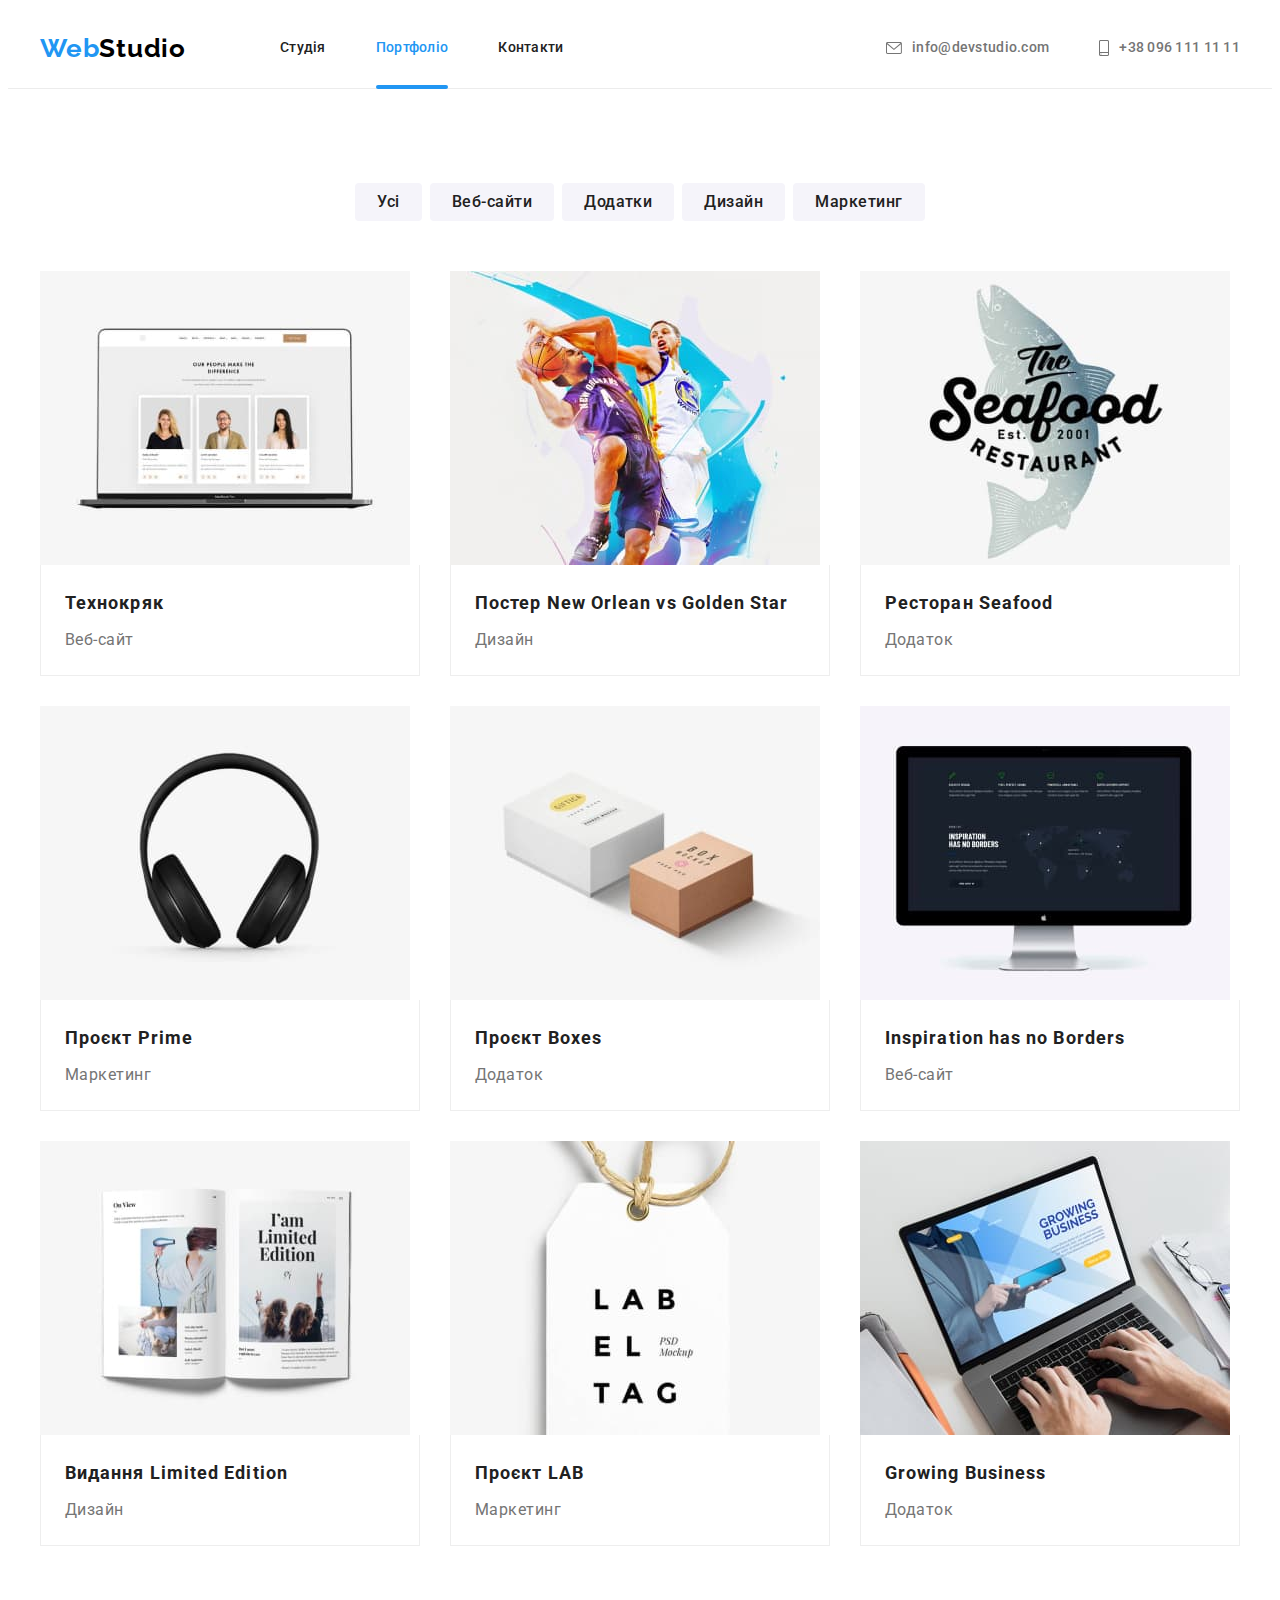
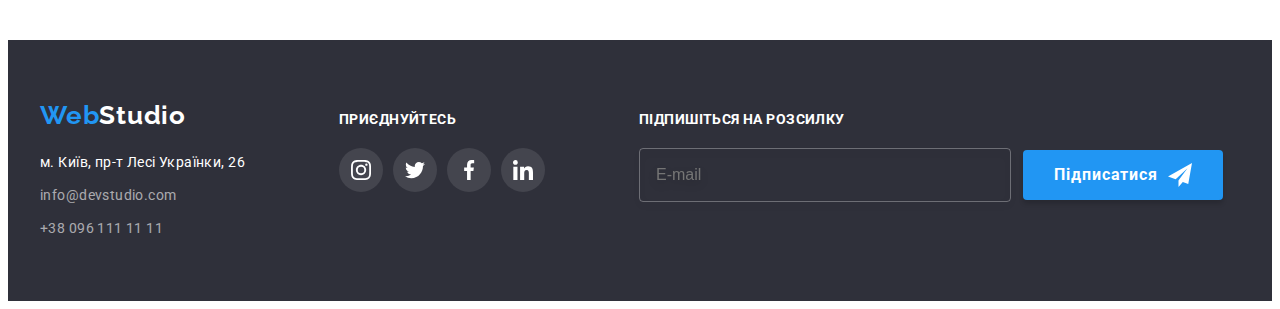
==== portfolio.html @ 75f3b4e8 "start" ====
<!DOCTYPE html>
<html lang="uk">
<head>
    <meta charset="UTF-8">
    <meta http-equiv="X-UA-Compatible" content="IE=edge">
    <meta name="viewport" content="width=device-width, initial-scale=1.0">
    <title>Портфоліо</title>
    <link rel="preconnect" href="https://fonts.googleapis.com">
    <link rel="preconnect" href="https://fonts.gstatic.com" crossorigin>
    <link href="https://fonts.googleapis.com/css2?family=Raleway:wght@700&family=Roboto:wght@400;500;700;900&display=swap" rel="stylesheet">
    <link rel="stylesheet" 
    href="https://cdnjs.cloudflare.com/ajax/libs/modern-normalize/1.1.0/modern-normalize.min.css" 
    integrity="sha512-wpPYUAdjBVSE4KJnH1VR1HeZfpl1ub8YT/NKx4PuQ5NmX2tKuGu6U/JRp5y+Y8XG2tV+wKQpNHVUX03MfMFn9Q==" 
    crossorigin="anonymous" 
    referrerpolicy="no-referrer">
    <!-- <link rel="stylesheet" href="./css/styles.css"> -->
    <link rel="stylesheet" href="./css/main.min.css">
</head>
<body>
    <header class="header">
        <div class="header__container container">
            <a class="header__logo logo link" href="./index.html"><span class="logo--color">Web</span>Studio</a>
            <nav>
                <ul class="navigation list">
                    <li><a class="navigation__link link" href="./index.html">Студія</a></li>
                    <li><a class="navigation__link link current" href="./portfolio.html">Портфоліо</a></li>
                    <li><a class="navigation__link link" href="#">Контакти</a></li>
                </ul>
            </nav>
            <ul class="connect list">
                <li><a class="connect__link link" href="mailto:info@devstudio.com">
                        <svg class="connect__icon" width="16" height="12"> 
                            <use href="./images/icons.svg#icon-envelope"></use> 
                        </svg> 
                    info@devstudio.com
                    </a>
                </li>
                <li><a class="connect__link link" href="tel:+380961111111">
                    <svg class="connect__icon" width="10" height="16"> 
                        <use href="./images/icons.svg#icon-smartphone"></use> 
                    </svg> 
                    +38 096 111 11 11
                    </a>
                </li>
            </ul>
        </div>
    </header>

    <main>
        <section class="portfolio section">
            <div class="container">
                <h1 class="visually-hidden">Наші роботи</h1>
                <ul class="filter list">
                    <li><button class="filter__btn" type="button">Усі</button></li>
                    <li><button class="filter__btn" type="button">Веб-сайти</button></li>
                    <li><button class="filter__btn" type="button">Додатки</button></li>
                    <li><button class="filter__btn" type="button">Дизайн</button></li>
                    <li><button class="filter__btn" type="button">Маркетинг</button></li>
                </ul>
                <ul class="gallery list">
                    <li class="gallery__item"> <a class="gallery__link link" href="">
                        <div class="gallery__img">
                            <img src="./images/img-portfolio-1.jpg" alt="Приклад роботи" width="370" >
                            <p class="gallery__caption">
                                Ресурс пропонує комплексні пропозиції з різним рівнем функціоналу та сервісів. 
                                Все це дозволить відвідувачу отримати вичерпні відомості про компанію чи приватну особу.
                            </p>
                        </div>
                        <div class="gallery__name"><h2 class="gallery__title">Технокряк</h2>
                        <p class="gallery__text">Веб-сайт</p></div>
                    </a>
                    </li>

                    <li class="gallery__item"> <a class="gallery__link link" href=""> 
                        <div class="gallery__img">
                            <img src="./images/img-portfolio-2.jpg" alt="Приклад роботи" width="370">
                            <p class="gallery__caption">
                                Ресурс пропонує комплексні пропозиції з різним рівнем функціоналу та сервісів. 
                                Все це дозволить відвідувачу отримати вичерпні відомості про компанію чи приватну особу.
                            </p>
                        </div>
                        <div class="gallery__name"><h2 class="gallery__title">Постер New Orlean vs Golden Star </h2>
                        <p class="gallery__text">Дизайн</p></div>
                    </a>
                    </li>

                    <li class="gallery__item"> <a class="gallery__link link" href=""> 
                        <div class="gallery__img">
                            <img src="./images/img-portfolio-3.jpg" alt="Приклад роботи" width="370" >
                            <p class="gallery__caption">
                                Ресурс пропонує комплексні пропозиції з різним рівнем функціоналу та сервісів. 
                                Все це дозволить відвідувачу отримати вичерпні відомості про компанію чи приватну особу.
                            </p>
                        </div>
                        <div class="gallery__name"><h2 class="gallery__title">Ресторан Seafood</h2>
                        <p class="gallery__text">Додаток</p></div>
                    </a>
                    </li>

                    <li class="gallery__item"> <a class="gallery__link link" href=""> 
                        <div class="gallery__img">
                            <img src="./images/img-portfolio-4.jpg" alt="Приклад роботи" width="370" height="294">
                            <p class="gallery__caption">
                                Ресурс пропонує комплексні пропозиції з різним рівнем функціоналу та сервісів. 
                                Все це дозволить відвідувачу отримати вичерпні відомості про компанію чи приватну особу.
                            </p>
                        </div>
                        <div class="gallery__name"><h2 class="gallery__title">Проєкт Prime</h2>
                        <p class="gallery__text">Маркетинг</p></div>
                    </a>
                    </li>

                    <li class="gallery__item"> <a class="gallery__link link" href="">
                        <div class="gallery__img">
                            <img src="./images/img-portfolio-5.jpg" alt="Приклад роботи" width="370" height="294">
                            <p class="gallery__caption">
                                Ресурс пропонує комплексні пропозиції з різним рівнем функціоналу та сервісів. 
                                Все це дозволить відвідувачу отримати вичерпні відомості про компанію чи приватну особу.
                            </p>
                        </div>
                        <div class="gallery__name"><h2 class="gallery__title">Проєкт Boxes</h2>
                        <p class="gallery__text">Додаток</p></div>
                    </a>
                    </li>

                    <li class="gallery__item"> <a class="gallery__link link" href="">
                       <div class="gallery__img">
                            <img src="./images/img-portfolio-6.jpg" alt="Приклад роботи" width="370" height="294">
                            <p class="gallery__caption">
                                Ресурс пропонує комплексні пропозиції з різним рівнем функціоналу та сервісів. 
                                Все це дозволить відвідувачу отримати вичерпні відомості про компанію чи приватну особу.
                            </p>
                       </div>
                        <div class="gallery__name"><h2 class="gallery__title">Inspiration has no Borders</h2>
                        <p class="gallery__text">Веб-сайт</p></div>
                    </a>
                    </li>

                    <li class="gallery__item"> <a class="gallery__link link" href="">
                        <div class="gallery__img">
                            <img src="./images/img-portfolio-7.jpg" alt="Приклад роботи" width="370" height="294">
                            <p class="gallery__caption">
                                Ресурс пропонує комплексні пропозиції з різним рівнем функціоналу та сервісів. 
                                Все це дозволить відвідувачу отримати вичерпні відомості про компанію чи приватну особу.
                            </p>
                        </div>
                        <div class="gallery__name"><h2 class="gallery__title">Видання Limited Edition</h2>
                        <p class="gallery__text">Дизайн</p></div>
                    </a>
                    </li>

                    <li class="gallery__item"> <a class="gallery__link link" href="">
                        <div class="gallery__img">
                            <img src="./images/img-portfolio-8.jpg" alt="Приклад роботи" width="370" height="294">
                            <p class="gallery__caption">
                                Ресурс пропонує комплексні пропозиції з різним рівнем функціоналу та сервісів. 
                                Все це дозволить відвідувачу отримати вичерпні відомості про компанію чи приватну особу.
                            </p>
                        </div>
                        <div class="gallery__name"><h2 class="gallery__title">Проєкт LAB</h2>
                        <p class="gallery__text">Маркетинг</p></div>
                    </a>
                    </li>

                    <li class="gallery__item"> <a class="gallery__link link" href="">
                        <div class="gallery__img">
                            <img src="./images/img-portfolio-9.jpg" alt="Приклад роботи" width="370" height="294">
                            <p class="gallery__caption">
                                Ресурс пропонує комплексні пропозиції з різним рівнем функціоналу та сервісів. 
                                Все це дозволить відвідувачу отримати вичерпні відомості про компанію чи приватну особу.
                            </p>
                        </div>
                        <div class="gallery__name"><h2 class="gallery__title">Growing Business</h2>
                        <p class="gallery__text">Додаток</p></div>
                    </a>
                    </li>
                </ul>
            </div>
        </section>
    </main>

    <footer class="footer">
        <div class="container">
          <div class="footer__container">
               <div>
                    <a class="footer__logo logo link" href="index.html"><span class="logo--color">Web</span>Studio</a>
                    <address>
                        <ul class="address list">
                            <li class="address__item"><a class="address__link address__link--white link" href="https://goo.gl/maps/38y7UQBGhoWMTXsQ7" 
                                target="_blank" 
                                rel="noopener noreferrer nofollow">
                                м. Київ, пр-т Лесі Українки, 26
                                </a> </li>
                            <li class="address__item"><a class="address__link link" href="mailto:info@devstudio.com">info@devstudio.com</a></li>
                            <li class="address__item"><a class="address__link link" href="tel:+380961111111">+38 096 111 11 11</a></li>
                        </ul>
                    </address>
               </div>
                <div>
                    <h3 class="footer__title">Приєднуйтесь</h3>
                    <ul class="footer-social list">
                        <li class="footer-social__item">
                            <a href="" target="_blank" rel="noopener noreferrer nofollow" class="footer-social__link link">
                                <svg class="footer-social__ikon" width="20" height="20"> 
                                    <use href="./images/icons.svg#icon-instagram"></use> 
                                </svg>
                            </a>
                        </li>
                        <li class="footer-social__item">
                            <a href="" target="_blank" rel="noopener noreferrer nofollow" class="footer-social__link link">
                                <svg class="footer-social__ikon" width="20" height="20"> 
                                    <use href="./images/icons.svg#icon-twitter"></use> 
                                </svg> 
                            </a>
                        </li>
                        <li class="footer-social__item">
                            <a href="" target="_blank" rel="noopener noreferrer nofollow" class="footer-social__link link">
                                <svg class="footer-social__ikon" width="20" height="20"> 
                                    <use href="./images/icons.svg#icon-facebook"></use> 
                                </svg>
                            </a>
                        </li>
                        <li class="footer-social__item">
                            <a href="" target="_blank" rel="noopener noreferrer nofollow" class="footer-social__link link">
                                <svg class="footer-social__ikon" width="20" height="20"> 
                                    <use href="./images/icons.svg#icon-linkedin"></use> 
                                </svg>
                            </a>
                        </li>
                    </ul>
                </div>
                <div>
                    <h3 class="footer__title">Підпишіться на розсилку</h3>
                    <form class="subscription">
                        <input class="subscription__input" 
                        name="user-email" 
                        type="email" 
                        placeholder="E-mail"
                        required>
                        <button class="subscription__btn btn" type="submit">Підписатися 
                            <svg class="subscription__ikon" width="24" height="24"> 
                                <use href="./images/icons.svg#icon-footer-btn"></use> 
                            </svg>
                        </button>
                    </form>
                </div>
          </div>
        </div>
    </footer>

</body>
</html>
---- css/main.min.css ----
:root{--primary-text-color:#757575;--title-text-color:#212121;--dark-background-text-color:#FFFFFF;--accent-color: #2196F3;--contacts-footer-text-color: rgba(255, 255, 255, 0.6);--btn-active-color:#188CE8;--logo-header-color:#000000;--logo-footer-color: #FFFFFF;--primari-background-color:#FFFFFF;--team-background-color: #F5F4FA;--dark-background-color:#2F303A}p,h1,h2,h3,h4,h5,h6{margin:0}ul,ol{margin:0;padding-left:0}address{font-style:normal}img{display:block;max-width:100%;height:auto}body{font-family:"Roboto",sans-serif;color:var(--primary-text-color);background-color:var(--primari-background-color)}.list{list-style:none}.link{text-decoration:none}.visually-hidden{position:absolute;width:1px;height:1px;margin:-1px;border:0;padding:0;white-space:nowrap;-webkit-clip-path:inset(100%);clip-path:inset(100%);clip:rect(0 0 0 0);overflow:hidden}.section{padding-top:94px;padding-bottom:94px}.container{width:1200px;padding-left:15px;padding-right:15px;margin:0 auto}.logo{font-family:"Raleway",sans-serif;font-weight:700;font-size:26px;line-height:1.19;letter-spacing:.03em;color:var(--logo-header-color)}.logo--color{color:var(--accent-color)}.header__logo{color:var(--logo-header-color);margin-right:94px}.footer__logo{color:var(--logo-footer-color);display:block;margin-bottom:20px}button{cursor:pointer}.btn{font-family:inherit;font-weight:700;font-size:16px;line-height:1.88;text-align:center;letter-spacing:.06em;color:var(--dark-background-text-color);background-color:var(--accent-color);box-shadow:0px 4px 4px rgba(0,0,0,.15);border:0;border-radius:4px;transition:background-color 250ms cubic-bezier(0.4, 0, 0.2, 1)}.btn:hover,.btn:focus{background-color:var(--btn-active-color)}.hero__btn{min-width:216px;padding:10px 32px}.form__btn{min-width:200px;padding:10px 52px;display:block;margin:0 auto}.subscription__btn{display:flex;justify-content:center;align-items:center;gap:10px;width:200px;height:50px;padding:10px 28px}.main-title{font-size:36px;line-height:1.16;text-align:center;letter-spacing:.03em;color:var(--title-text-color);margin-bottom:50px}.header{background-color:var(--primari-background-color);border-bottom:1px solid #ececec}.header__container{display:flex;align-items:center}.navigation{display:flex;align-items:center;gap:50px}.navigation .current{color:var(--accent-color);position:relative}.navigation .current::after{content:"";position:absolute;bottom:-1px;left:0;width:100%;height:4px;border-radius:2px;background-color:var(--accent-color)}.navigation__link{font-weight:500;font-size:14px;line-height:1.14;letter-spacing:.02em;color:var(--title-text-color);padding-top:32px;padding-bottom:32px;display:block;transition:color 250ms cubic-bezier(0.4, 0, 0.2, 1)}.navigation__link:hover,.navigation__link:focus{color:var(--accent-color)}.connect{display:flex;margin-left:auto;gap:50px}.connect__link{font-weight:500;font-size:14px;line-height:1.14;letter-spacing:.02em;color:var(--primary-text-color);padding-top:32px;padding-bottom:32px;display:flex;align-items:center;transition:color 250ms cubic-bezier(0.4, 0, 0.2, 1)}.connect__link:hover,.connect__link:focus{color:var(--accent-color)}.connect__icon{fill:currentColor;margin-right:10px}.hero{background-color:#c4c4c4;background-image:linear-gradient(rgba(47, 48, 58, 0.4), rgba(47, 48, 58, 0.4)),url(../images/Image-background.jpg);background-repeat:no-repeat;background-position:center;background-size:cover;max-width:1600px;margin:0 auto;padding-top:200px;padding-bottom:200px;text-align:center}.hero__title{font-weight:900;font-size:44px;line-height:1.36;text-align:center;letter-spacing:.06em;text-transform:uppercase;color:var(--dark-background-text-color);max-width:696px;margin:0 auto 30px auto}.backdrop{position:fixed;top:0;left:0;width:100%;height:100%;background-color:rgba(0,0,0,.2);transition:opacity 300ms linear,visibility 300ms linear;z-index:1}.backdrop.is-hidden{opacity:0;visibility:hidden;pointer-events:none}.modal{position:absolute;top:50%;left:50%;min-height:581px;width:528px;padding:40px;background-color:var(--primari-background-color);text-align:left;border-radius:4px;box-shadow:0px 1px 3px rgba(0,0,0,.12),0px 1px 1px rgba(0,0,0,.14),0px 2px 1px rgba(0,0,0,.2);transform:translate(-50%, -50%) scale(1);transition:transform 300ms linear}.backdrop.is-hidden .modal{transform:translate(-50%, -50%) scale(0)}.modal__btn-close{width:30px;height:30px;background-color:rgba(0,0,0,0);border:1px solid rgba(0,0,0,.1);border-radius:50%;position:absolute;top:8px;right:8px;display:flex;align-items:center;justify-content:center;cursor:pointer}.modal__btn-close:hover,.modal__btn-close:focus{fill:var(--accent-color)}.modal__title{font-size:20px;line-height:1.15;text-align:center;letter-spacing:.03em;color:var(--title-text-color);margin-bottom:12px}.form__field{margin-bottom:10px}.form__input{width:100%;height:40px;border:1px solid rgba(33,33,33,.2);border-radius:4px;color:var(--primary-text-color);font-size:14px;padding-left:42px;outline:rgba(0,0,0,0);transition:border-color 250ms cubic-bezier(0.4, 0, 0.2, 1),color 250ms cubic-bezier(0.4, 0, 0.2, 1)}.form__input:focus,.form__input:hover{border-color:var(--accent-color)}.form__wrap{position:relative}.form__icon{position:absolute;left:12px;top:50%;transform:translateY(-50%);color:#000;fill:currentColor}.form__input:focus+.form__icon,.form__input:hover+.form__icon{color:var(--accent-color)}.form__label{display:block;margin-bottom:4px;font-size:12px;line-height:1.16;letter-spacing:.01em;color:var(--primary-text-color)}.form__textarea{width:100%;height:120px;padding:12px 16px;resize:none;display:block;border:1px solid rgba(33,33,33,.2);border-radius:4px}.form__textarea::-moz-placeholder{font-size:12px;line-height:1.16;letter-spacing:.01em;color:var(--primary-text-color)}.form__textarea:-ms-input-placeholder{font-size:12px;line-height:1.16;letter-spacing:.01em;color:var(--primary-text-color)}.form__textarea::placeholder{font-size:12px;line-height:1.16;letter-spacing:.01em;color:var(--primary-text-color)}.checbox{margin-top:20px;margin-bottom:30px;display:flex;align-items:center;justify-content:center}.checkbox__text{font-size:14px;line-height:1.71;letter-spacing:.03em;color:var(--primary-text-color);display:flex;align-items:center}.checkbox__text span{width:16px;height:15px;border:2px solid #212121;border-radius:3px;margin-right:5px;display:flex;align-items:center;justify-content:center;fill:rgba(0,0,0,0);transition:border-color 250ms cubic-bezier(0.4, 0, 0.2, 1)}.checbox__input:checked+.checkbox__text span{background-color:var(--accent-color);border-color:rgba(0,0,0,0);fill:var(--dark-background-text-color)}.checbox__input:focus+.checkbox__text span,.checbox__input:hover+.checkbox__text span{border-color:var(--accent-color)}.checkbox__text-link{color:var(--accent-color);text-decoration:underline}.benefits{background-color:var(--primari-background-color);padding-bottom:0}.benefits__list{display:flex;gap:30px}.benefits__item{width:270px}.benefits__icon{width:100%;height:120px;margin-bottom:30px;display:flex;align-items:center;justify-content:center;background-color:#f5f4fa}.benefits__title{font-size:14px;line-height:1.14;letter-spacing:.03em;text-transform:uppercase;color:var(--title-text-color);margin-bottom:10px}.benefits__text{font-size:14px;line-height:1.71;letter-spacing:.03em;color:var(--primary-text-color)}.about{background-color:var(--primari-background-color)}.about__list{display:flex;gap:30px}.about__item{width:calc((100% - 60px)/3)}.about__images{position:relative}.about__text{position:absolute;bottom:0;width:100%;height:70px;font-size:14px;line-height:1.14;letter-spacing:.03em;text-transform:uppercase;color:var(--dark-background-text-color);background-color:rgba(47,48,58,.8);display:flex;align-items:center;justify-content:center}.team{background-color:var(--team-background-color)}.team__list{display:flex;gap:30px}.team__item{background-color:var(--primari-background-color);width:calc((100% - 90px)/4);box-shadow:0px 1px 3px rgba(0,0,0,.12),0px 1px 1px rgba(0,0,0,.14),0px 2px 1px rgba(0,0,0,.2);border-radius:0px 0px 4px 4px}.team__name{padding-top:30px;padding-bottom:30px}.team__title{font-weight:500;font-size:16px;line-height:1.19;text-align:center;letter-spacing:.03em;color:var(--title-text-color);margin-bottom:10px}.team__text{font-size:16px;line-height:1.19;text-align:center;letter-spacing:.03em;color:var(--primary-text-color);margin-bottom:16px}.social{display:flex;justify-content:center;gap:10px}.social__item{width:44px;height:44px}.social__link{width:100%;height:100%;border-radius:50%;display:flex;align-items:center;justify-content:center;color:#afb1b8;transition:color 250ms cubic-bezier(0.4, 0, 0.2, 1),background-color 250ms cubic-bezier(0.4, 0, 0.2, 1)}.social__link:hover,.social__link:focus{background-color:var(--accent-color);color:var(--dark-background-text-color)}.social__ikon{fill:currentColor}.customer__list{display:flex;justify-content:center;gap:30px}.customer__item{width:calc((100% - 150px)/6);height:90px}.customer__link{width:100%;height:100%;border:1px solid #afb1b8;border-radius:4px;display:flex;align-items:center;justify-content:center;color:#afb1b8;transition:color 250ms cubic-bezier(0.4, 0, 0.2, 1),border-color 250ms cubic-bezier(0.4, 0, 0.2, 1)}.customer__link:hover,.customer__link:focus{color:var(--accent-color);border-color:var(--accent-color)}.customer__ikon{fill:currentColor}.footer{background-color:var(--dark-background-color);padding-top:60px;padding-bottom:60px}.footer__container{display:flex;gap:94px;align-items:baseline}.address__item:not(:last-child){margin-bottom:9px}.address__link{font-style:normal;font-size:14px;line-height:1.71;letter-spacing:.03em;color:var(--contacts-footer-text-color);transition:color 250ms cubic-bezier(0.4, 0, 0.2, 1)}.address__link:hover,.address__link:focus{color:var(--accent-color)}.address__link--white{color:var(--dark-background-text-color)}.footer__title{font-family:"Roboto";font-style:normal;font-weight:700;font-size:14px;line-height:1.14;letter-spacing:.03em;text-transform:uppercase;color:var(--dark-background-text-color);margin-bottom:20px}.footer-social{display:flex;justify-content:center;gap:10px}.footer-social__item{width:44px;height:44px}.footer-social__link{width:100%;height:100%;border-radius:50%;display:flex;align-items:center;justify-content:center;background-color:rgba(255,255,255,.1);transition:background-color 250ms cubic-bezier(0.4, 0, 0.2, 1)}.footer-social__link:hover,.footer-social__link:focus{background-color:var(--accent-color)}.footer-social__ikon{fill:var(--dark-background-text-color)}.subscription{display:flex;align-items:center;justify-content:center;gap:12px}.subscription__input{width:352px;height:50px;padding-left:16px;border:1px solid rgba(255,255,255,.3);filter:drop-shadow(0px 4px 4px rgba(0, 0, 0, 0.15));border-radius:4px;color:var(--primary-text-color);background-color:rgba(0,0,0,0);font-size:16px;outline:rgba(0,0,0,0)}.subscription__ikon{fill:var(--dark-background-text-color)}.portfolio{background-color:var(--primari-background-color)}.filter{display:flex;justify-content:center;gap:8px;margin-bottom:50px}.filter__btn{font-family:inherit;font-weight:500;font-size:16px;line-height:1.62;text-align:center;letter-spacing:.03em;color:var(--title-text-color);cursor:pointer;background-color:var(--team-background-color);height:38px;padding:6px 22px;border:0;border-radius:4px;transition:color 250ms cubic-bezier(0.4, 0, 0.2, 1),background-color 250ms cubic-bezier(0.4, 0, 0.2, 1),box-shadow 250ms cubic-bezier(0.4, 0, 0.2, 1)}.filter__btn:hover,.filter__btn:focus{color:var(--dark-background-text-color);background-color:var(--accent-color);box-shadow:0px 3px 1px rgba(0,0,0,.1),0px 1px 2px rgba(0,0,0,.08),0px 2px 2px rgba(0,0,0,.12)}.gallery{display:flex;gap:30px;flex-wrap:wrap}.gallery__item{width:calc((100% - 60px)/3)}.gallery__link{display:block;transition:box-shadow 250ms cubic-bezier(0.4, 0, 0.2, 1)}.gallery__link:focus,.gallery__link:hover{box-shadow:0px 1px 1px rgba(0,0,0,.12),0px 4px 4px rgba(0,0,0,.06),1px 4px 6px rgba(0,0,0,.16)}.gallery__img{position:relative;overflow:hidden}.gallery__caption{position:absolute;top:0;width:100%;height:100%;padding:63px 24px;color:var(--dark-background-text-color);font-weight:400;font-size:18px;line-height:1.56;letter-spacing:.03em;background-color:rgba(33,150,243,.9);overflow:auto;transform:translateY(100%);transition:transform 300ms linear}.gallery__link:hover .gallery__caption,.gallery__link:focus .gallery__caption{transform:translateY(0)}.gallery__name{padding:20px 24px;border-right:1px solid #eee;border-bottom:1px solid #eee;border-left:1px solid #eee}.gallery__title{font-size:18px;line-height:2;letter-spacing:.06em;color:var(--title-text-color);margin-bottom:4px}.gallery__text{font-size:16px;line-height:1.88;letter-spacing:.03em;color:var(--primary-text-color)}/*# sourceMappingURL=main.min.css.map */
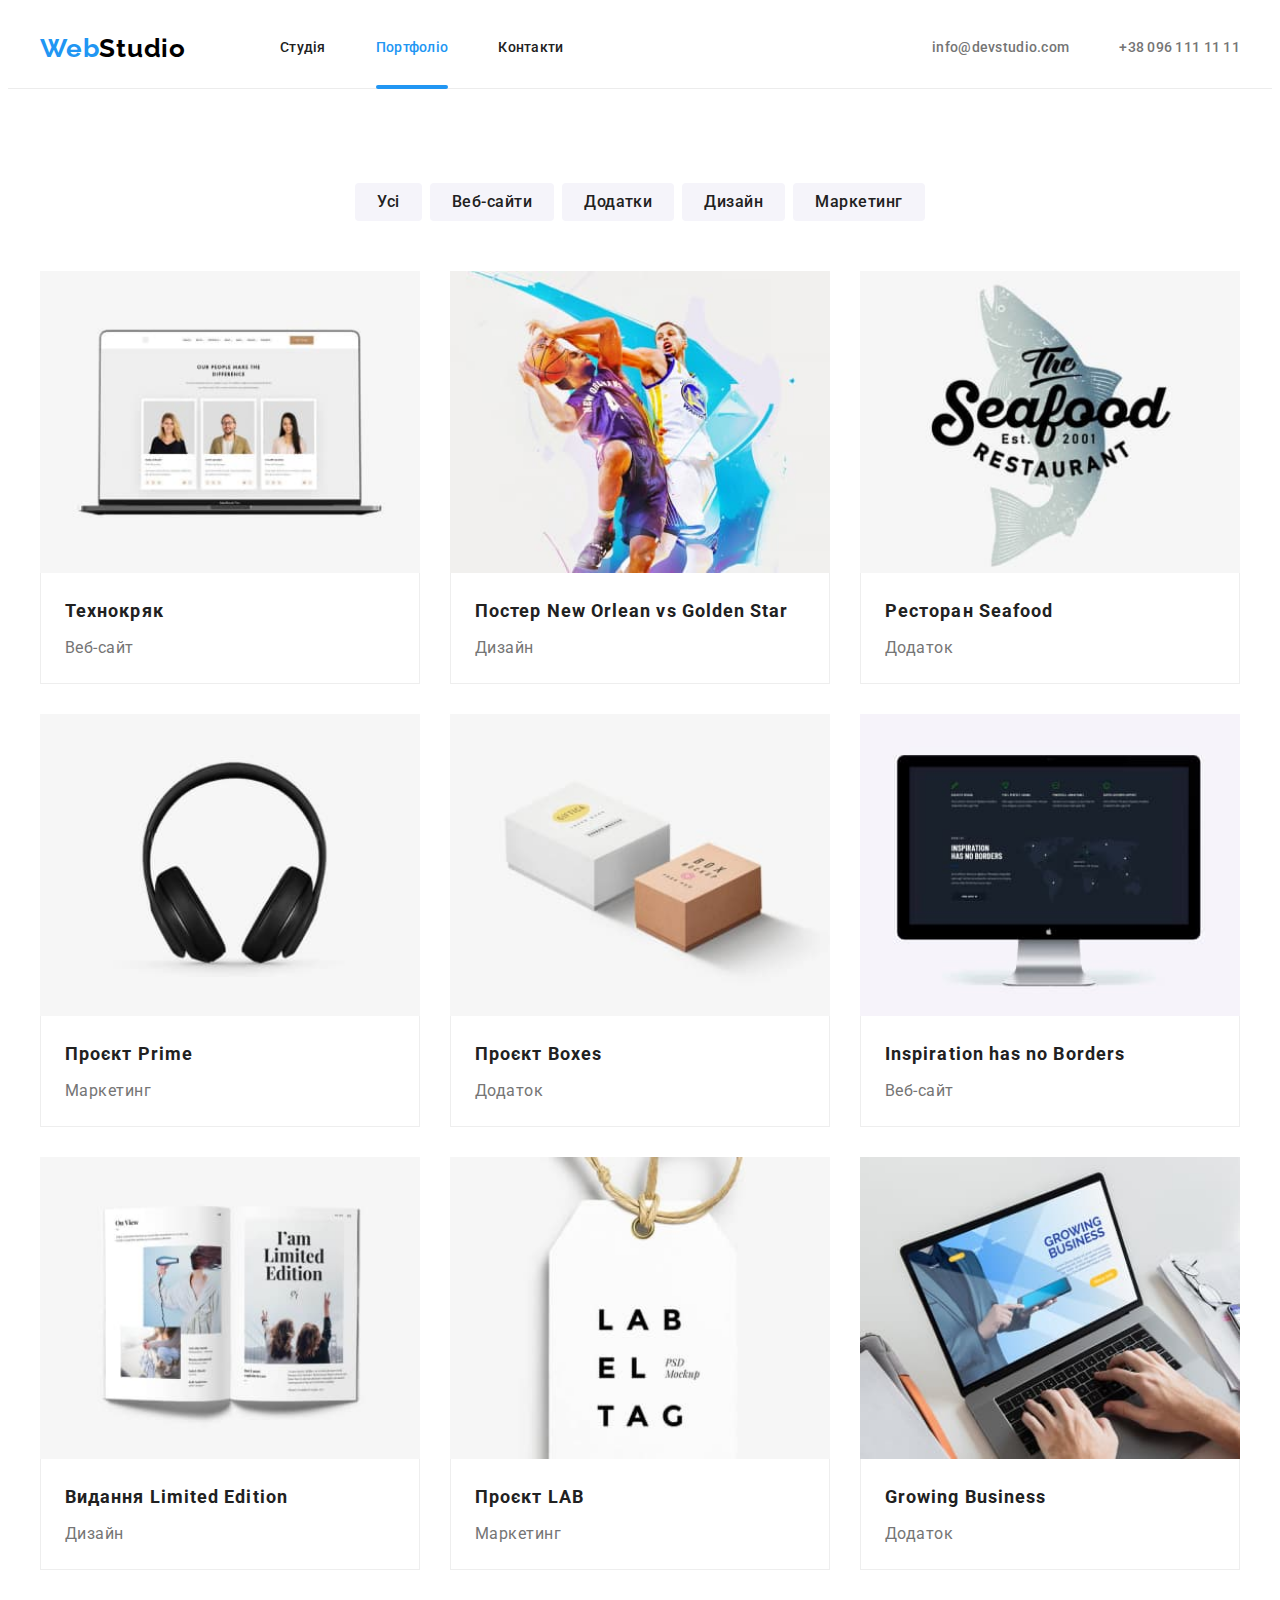
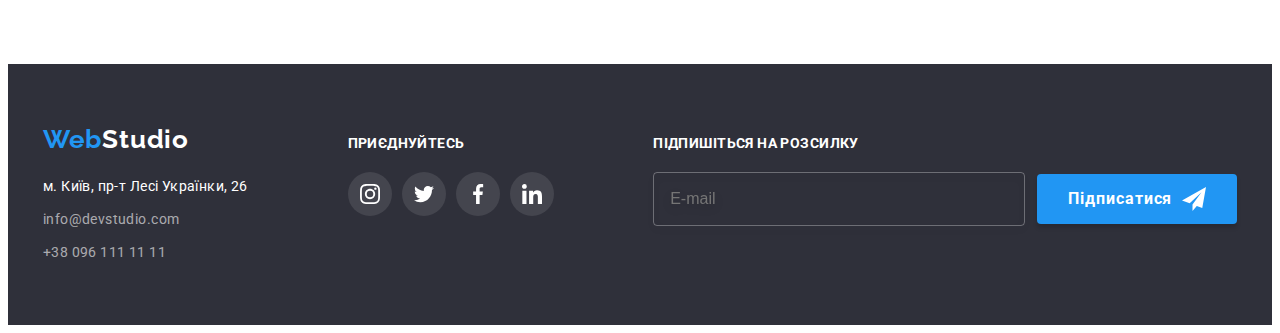
==== commit 0f44eb03: "w" ====
--- a/portfolio.html
+++ b/portfolio.html
@@ -44,6 +44,62 @@
                 </li>
             </ul>
         </div>
+        <button class="menu--open" type="button" data-menu-open>
+            <svg class="" width="22" height="16"> 
+                <use href="./images/icons.svg#icon-menu"></use> 
+            </svg>
+        </button>
+        <div class="mob-menu is-hidden" data-menu>
+            <div class="conteiner">
+                <button class="menu--close" type="button" data-menu-close>
+                    <svg width="18" height="18"> 
+                        <use href="./images/icons.svg#icon-close-black"></use> 
+                    </svg>
+                </button>
+                <ul class="mob-navigation list">
+                    <li class="mob-navigation__item"><a class="mob-navigation__link link" href="./index.html">Студія</a></li>
+                    <li class="mob-navigation__item"><a class="mob-navigation__link link current" href="./portfolio.html">Портфоліо</a></li>
+                    <li class="mob-navigation__item"><a class="mob-navigation__link link" href="#">Контакти</a></li>
+                </ul>
+                
+                <div>
+                    <ul class="mob-connect list">
+                        <li class="mob-connect__item">
+                            <a class="mob-connect__tel link" href="tel:+380961111111">
+                                +38 096 111 11 11
+                            </a>
+                        </li>
+                        <li class="mob-connect__item">
+                            <a class="mob-connect__email link" href="mailto:info@devstudio.com">
+                                info@devstudio.com
+                            </a>
+                        </li>
+                    </ul>
+                    <ul class="mob-social list">
+                        <li class="mob-social__item">
+                            <a href="" target="_blank" rel="noopener noreferrer nofollow" class="mob-social__link link">
+                                Instagram
+                            </a>
+                        </li>
+                        <li class="mob-social__item">
+                            <a href="" target="_blank" rel="noopener noreferrer nofollow" class="mob-social__link link">
+                                Twitter
+                            </a>
+                        </li>
+                        <li class="mob-social__item">
+                            <a href="" target="_blank" rel="noopener noreferrer nofollow" class="mob-social__link link">
+                                Facebook
+                            </a>
+                        </li>
+                        <li class="mob-social__item">
+                            <a href="" target="_blank" rel="noopener noreferrer nofollow" class="mob-social__link link">
+                                LinkedIn
+                            </a>
+                        </li>
+                    </ul>
+                </div>
+            </div>
+        </div>
     </header>
 
     <main>
@@ -247,6 +303,6 @@
           </div>
         </div>
     </footer>
-
+    <script src="./js/menu.js"></script>
 </body>
 </html>--- a/css/main.min.css
+++ b/css/main.min.css
@@ -1 +1 @@
-:root{--primary-text-color:#757575;--title-text-color:#212121;--dark-background-text-color:#FFFFFF;--accent-color: #2196F3;--contacts-footer-text-color: rgba(255, 255, 255, 0.6);--btn-active-color:#188CE8;--logo-header-color:#000000;--logo-footer-color: #FFFFFF;--primari-background-color:#FFFFFF;--team-background-color: #F5F4FA;--dark-background-color:#2F303A}p,h1,h2,h3,h4,h5,h6{margin:0}ul,ol{margin:0;padding-left:0}address{font-style:normal}img{display:block;max-width:100%;height:auto}body{font-family:"Roboto",sans-serif;color:var(--primary-text-color);background-color:var(--primari-background-color)}.list{list-style:none}.link{text-decoration:none}.visually-hidden{position:absolute;width:1px;height:1px;margin:-1px;border:0;padding:0;white-space:nowrap;-webkit-clip-path:inset(100%);clip-path:inset(100%);clip:rect(0 0 0 0);overflow:hidden}.section{padding-top:94px;padding-bottom:94px}.container{width:1200px;padding-left:15px;padding-right:15px;margin:0 auto}.logo{font-family:"Raleway",sans-serif;font-weight:700;font-size:26px;line-height:1.19;letter-spacing:.03em;color:var(--logo-header-color)}.logo--color{color:var(--accent-color)}.header__logo{color:var(--logo-header-color);margin-right:94px}.footer__logo{color:var(--logo-footer-color);display:block;margin-bottom:20px}button{cursor:pointer}.btn{font-family:inherit;font-weight:700;font-size:16px;line-height:1.88;text-align:center;letter-spacing:.06em;color:var(--dark-background-text-color);background-color:var(--accent-color);box-shadow:0px 4px 4px rgba(0,0,0,.15);border:0;border-radius:4px;transition:background-color 250ms cubic-bezier(0.4, 0, 0.2, 1)}.btn:hover,.btn:focus{background-color:var(--btn-active-color)}.hero__btn{min-width:216px;padding:10px 32px}.form__btn{min-width:200px;padding:10px 52px;display:block;margin:0 auto}.subscription__btn{display:flex;justify-content:center;align-items:center;gap:10px;width:200px;height:50px;padding:10px 28px}.main-title{font-size:36px;line-height:1.16;text-align:center;letter-spacing:.03em;color:var(--title-text-color);margin-bottom:50px}.header{background-color:var(--primari-background-color);border-bottom:1px solid #ececec}.header__container{display:flex;align-items:center}.navigation{display:flex;align-items:center;gap:50px}.navigation .current{color:var(--accent-color);position:relative}.navigation .current::after{content:"";position:absolute;bottom:-1px;left:0;width:100%;height:4px;border-radius:2px;background-color:var(--accent-color)}.navigation__link{font-weight:500;font-size:14px;line-height:1.14;letter-spacing:.02em;color:var(--title-text-color);padding-top:32px;padding-bottom:32px;display:block;transition:color 250ms cubic-bezier(0.4, 0, 0.2, 1)}.navigation__link:hover,.navigation__link:focus{color:var(--accent-color)}.connect{display:flex;margin-left:auto;gap:50px}.connect__link{font-weight:500;font-size:14px;line-height:1.14;letter-spacing:.02em;color:var(--primary-text-color);padding-top:32px;padding-bottom:32px;display:flex;align-items:center;transition:color 250ms cubic-bezier(0.4, 0, 0.2, 1)}.connect__link:hover,.connect__link:focus{color:var(--accent-color)}.connect__icon{fill:currentColor;margin-right:10px}.hero{background-color:#c4c4c4;background-image:linear-gradient(rgba(47, 48, 58, 0.4), rgba(47, 48, 58, 0.4)),url(../images/Image-background.jpg);background-repeat:no-repeat;background-position:center;background-size:cover;max-width:1600px;margin:0 auto;padding-top:200px;padding-bottom:200px;text-align:center}.hero__title{font-weight:900;font-size:44px;line-height:1.36;text-align:center;letter-spacing:.06em;text-transform:uppercase;color:var(--dark-background-text-color);max-width:696px;margin:0 auto 30px auto}.backdrop{position:fixed;top:0;left:0;width:100%;height:100%;background-color:rgba(0,0,0,.2);transition:opacity 300ms linear,visibility 300ms linear;z-index:1}.backdrop.is-hidden{opacity:0;visibility:hidden;pointer-events:none}.modal{position:absolute;top:50%;left:50%;min-height:581px;width:528px;padding:40px;background-color:var(--primari-background-color);text-align:left;border-radius:4px;box-shadow:0px 1px 3px rgba(0,0,0,.12),0px 1px 1px rgba(0,0,0,.14),0px 2px 1px rgba(0,0,0,.2);transform:translate(-50%, -50%) scale(1);transition:transform 300ms linear}.backdrop.is-hidden .modal{transform:translate(-50%, -50%) scale(0)}.modal__btn-close{width:30px;height:30px;background-color:rgba(0,0,0,0);border:1px solid rgba(0,0,0,.1);border-radius:50%;position:absolute;top:8px;right:8px;display:flex;align-items:center;justify-content:center;cursor:pointer}.modal__btn-close:hover,.modal__btn-close:focus{fill:var(--accent-color)}.modal__title{font-size:20px;line-height:1.15;text-align:center;letter-spacing:.03em;color:var(--title-text-color);margin-bottom:12px}.form__field{margin-bottom:10px}.form__input{width:100%;height:40px;border:1px solid rgba(33,33,33,.2);border-radius:4px;color:var(--primary-text-color);font-size:14px;padding-left:42px;outline:rgba(0,0,0,0);transition:border-color 250ms cubic-bezier(0.4, 0, 0.2, 1),color 250ms cubic-bezier(0.4, 0, 0.2, 1)}.form__input:focus,.form__input:hover{border-color:var(--accent-color)}.form__wrap{position:relative}.form__icon{position:absolute;left:12px;top:50%;transform:translateY(-50%);color:#000;fill:currentColor}.form__input:focus+.form__icon,.form__input:hover+.form__icon{color:var(--accent-color)}.form__label{display:block;margin-bottom:4px;font-size:12px;line-height:1.16;letter-spacing:.01em;color:var(--primary-text-color)}.form__textarea{width:100%;height:120px;padding:12px 16px;resize:none;display:block;border:1px solid rgba(33,33,33,.2);border-radius:4px}.form__textarea::-moz-placeholder{font-size:12px;line-height:1.16;letter-spacing:.01em;color:var(--primary-text-color)}.form__textarea:-ms-input-placeholder{font-size:12px;line-height:1.16;letter-spacing:.01em;color:var(--primary-text-color)}.form__textarea::placeholder{font-size:12px;line-height:1.16;letter-spacing:.01em;color:var(--primary-text-color)}.checbox{margin-top:20px;margin-bottom:30px;display:flex;align-items:center;justify-content:center}.checkbox__text{font-size:14px;line-height:1.71;letter-spacing:.03em;color:var(--primary-text-color);display:flex;align-items:center}.checkbox__text span{width:16px;height:15px;border:2px solid #212121;border-radius:3px;margin-right:5px;display:flex;align-items:center;justify-content:center;fill:rgba(0,0,0,0);transition:border-color 250ms cubic-bezier(0.4, 0, 0.2, 1)}.checbox__input:checked+.checkbox__text span{background-color:var(--accent-color);border-color:rgba(0,0,0,0);fill:var(--dark-background-text-color)}.checbox__input:focus+.checkbox__text span,.checbox__input:hover+.checkbox__text span{border-color:var(--accent-color)}.checkbox__text-link{color:var(--accent-color);text-decoration:underline}.benefits{background-color:var(--primari-background-color);padding-bottom:0}.benefits__list{display:flex;gap:30px}.benefits__item{width:270px}.benefits__icon{width:100%;height:120px;margin-bottom:30px;display:flex;align-items:center;justify-content:center;background-color:#f5f4fa}.benefits__title{font-size:14px;line-height:1.14;letter-spacing:.03em;text-transform:uppercase;color:var(--title-text-color);margin-bottom:10px}.benefits__text{font-size:14px;line-height:1.71;letter-spacing:.03em;color:var(--primary-text-color)}.about{background-color:var(--primari-background-color)}.about__list{display:flex;gap:30px}.about__item{width:calc((100% - 60px)/3)}.about__images{position:relative}.about__text{position:absolute;bottom:0;width:100%;height:70px;font-size:14px;line-height:1.14;letter-spacing:.03em;text-transform:uppercase;color:var(--dark-background-text-color);background-color:rgba(47,48,58,.8);display:flex;align-items:center;justify-content:center}.team{background-color:var(--team-background-color)}.team__list{display:flex;gap:30px}.team__item{background-color:var(--primari-background-color);width:calc((100% - 90px)/4);box-shadow:0px 1px 3px rgba(0,0,0,.12),0px 1px 1px rgba(0,0,0,.14),0px 2px 1px rgba(0,0,0,.2);border-radius:0px 0px 4px 4px}.team__name{padding-top:30px;padding-bottom:30px}.team__title{font-weight:500;font-size:16px;line-height:1.19;text-align:center;letter-spacing:.03em;color:var(--title-text-color);margin-bottom:10px}.team__text{font-size:16px;line-height:1.19;text-align:center;letter-spacing:.03em;color:var(--primary-text-color);margin-bottom:16px}.social{display:flex;justify-content:center;gap:10px}.social__item{width:44px;height:44px}.social__link{width:100%;height:100%;border-radius:50%;display:flex;align-items:center;justify-content:center;color:#afb1b8;transition:color 250ms cubic-bezier(0.4, 0, 0.2, 1),background-color 250ms cubic-bezier(0.4, 0, 0.2, 1)}.social__link:hover,.social__link:focus{background-color:var(--accent-color);color:var(--dark-background-text-color)}.social__ikon{fill:currentColor}.customer__list{display:flex;justify-content:center;gap:30px}.customer__item{width:calc((100% - 150px)/6);height:90px}.customer__link{width:100%;height:100%;border:1px solid #afb1b8;border-radius:4px;display:flex;align-items:center;justify-content:center;color:#afb1b8;transition:color 250ms cubic-bezier(0.4, 0, 0.2, 1),border-color 250ms cubic-bezier(0.4, 0, 0.2, 1)}.customer__link:hover,.customer__link:focus{color:var(--accent-color);border-color:var(--accent-color)}.customer__ikon{fill:currentColor}.footer{background-color:var(--dark-background-color);padding-top:60px;padding-bottom:60px}.footer__container{display:flex;gap:94px;align-items:baseline}.address__item:not(:last-child){margin-bottom:9px}.address__link{font-style:normal;font-size:14px;line-height:1.71;letter-spacing:.03em;color:var(--contacts-footer-text-color);transition:color 250ms cubic-bezier(0.4, 0, 0.2, 1)}.address__link:hover,.address__link:focus{color:var(--accent-color)}.address__link--white{color:var(--dark-background-text-color)}.footer__title{font-family:"Roboto";font-style:normal;font-weight:700;font-size:14px;line-height:1.14;letter-spacing:.03em;text-transform:uppercase;color:var(--dark-background-text-color);margin-bottom:20px}.footer-social{display:flex;justify-content:center;gap:10px}.footer-social__item{width:44px;height:44px}.footer-social__link{width:100%;height:100%;border-radius:50%;display:flex;align-items:center;justify-content:center;background-color:rgba(255,255,255,.1);transition:background-color 250ms cubic-bezier(0.4, 0, 0.2, 1)}.footer-social__link:hover,.footer-social__link:focus{background-color:var(--accent-color)}.footer-social__ikon{fill:var(--dark-background-text-color)}.subscription{display:flex;align-items:center;justify-content:center;gap:12px}.subscription__input{width:352px;height:50px;padding-left:16px;border:1px solid rgba(255,255,255,.3);filter:drop-shadow(0px 4px 4px rgba(0, 0, 0, 0.15));border-radius:4px;color:var(--primary-text-color);background-color:rgba(0,0,0,0);font-size:16px;outline:rgba(0,0,0,0)}.subscription__ikon{fill:var(--dark-background-text-color)}.portfolio{background-color:var(--primari-background-color)}.filter{display:flex;justify-content:center;gap:8px;margin-bottom:50px}.filter__btn{font-family:inherit;font-weight:500;font-size:16px;line-height:1.62;text-align:center;letter-spacing:.03em;color:var(--title-text-color);cursor:pointer;background-color:var(--team-background-color);height:38px;padding:6px 22px;border:0;border-radius:4px;transition:color 250ms cubic-bezier(0.4, 0, 0.2, 1),background-color 250ms cubic-bezier(0.4, 0, 0.2, 1),box-shadow 250ms cubic-bezier(0.4, 0, 0.2, 1)}.filter__btn:hover,.filter__btn:focus{color:var(--dark-background-text-color);background-color:var(--accent-color);box-shadow:0px 3px 1px rgba(0,0,0,.1),0px 1px 2px rgba(0,0,0,.08),0px 2px 2px rgba(0,0,0,.12)}.gallery{display:flex;gap:30px;flex-wrap:wrap}.gallery__item{width:calc((100% - 60px)/3)}.gallery__link{display:block;transition:box-shadow 250ms cubic-bezier(0.4, 0, 0.2, 1)}.gallery__link:focus,.gallery__link:hover{box-shadow:0px 1px 1px rgba(0,0,0,.12),0px 4px 4px rgba(0,0,0,.06),1px 4px 6px rgba(0,0,0,.16)}.gallery__img{position:relative;overflow:hidden}.gallery__caption{position:absolute;top:0;width:100%;height:100%;padding:63px 24px;color:var(--dark-background-text-color);font-weight:400;font-size:18px;line-height:1.56;letter-spacing:.03em;background-color:rgba(33,150,243,.9);overflow:auto;transform:translateY(100%);transition:transform 300ms linear}.gallery__link:hover .gallery__caption,.gallery__link:focus .gallery__caption{transform:translateY(0)}.gallery__name{padding:20px 24px;border-right:1px solid #eee;border-bottom:1px solid #eee;border-left:1px solid #eee}.gallery__title{font-size:18px;line-height:2;letter-spacing:.06em;color:var(--title-text-color);margin-bottom:4px}.gallery__text{font-size:16px;line-height:1.88;letter-spacing:.03em;color:var(--primary-text-color)}/*# sourceMappingURL=main.min.css.map */+:root{--primary-text-color:#757575;--title-text-color:#212121;--dark-background-text-color:#FFFFFF;--accent-color: #2196F3;--contacts-footer-text-color: rgba(255, 255, 255, 0.6);--btn-active-color:#188CE8;--logo-header-color:#000000;--logo-footer-color: #FFFFFF;--primari-background-color:#FFFFFF;--team-background-color: #F5F4FA;--dark-background-color:#2F303A;--gradient:linear-gradient(rgba(47, 48, 58, 0.4),rgba(47, 48, 58, 0.4))}p,h1,h2,h3,h4,h5,h6{margin:0}ul,ol{margin:0;padding-left:0}address{font-style:normal}img{display:block;width:100%;height:auto}body{font-family:"Roboto",sans-serif;color:var(--primary-text-color);background-color:var(--primari-background-color)}.is-hidden{opacity:0;visibility:hidden;pointer-events:none}.list{list-style:none}.link{text-decoration:none}.visually-hidden{position:absolute;width:1px;height:1px;margin:-1px;border:0;padding:0;white-space:nowrap;-webkit-clip-path:inset(100%);clip-path:inset(100%);clip:rect(0 0 0 0);overflow:hidden}.section{padding-top:60px;padding-bottom:60px}@media screen and (min-width: 1200px){.section{padding-top:94px;padding-bottom:94px}}.container{width:100%;padding-left:15px;padding-right:15px;margin:0 auto}@media screen and (min-width: 480px){.container{max-width:480px}}@media screen and (min-width: 768px){.container{max-width:768px}}@media screen and (min-width: 1200px){.container{max-width:1200px}}.logo{font-family:"Raleway",sans-serif;font-weight:700;font-size:24px;line-height:1.16;letter-spacing:.03em;color:var(--logo-header-color)}@media screen and (min-width: 1200px){.logo{font-size:26px;line-height:1.19}}.logo--color{color:var(--accent-color)}.header__logo{color:var(--logo-header-color);padding-top:16px;padding-bottom:16px;margin-right:88px}@media screen and (min-width: 1200px){.header__logo{margin-right:94px}}.footer__logo{color:var(--logo-footer-color);display:block;margin-bottom:20px}button{cursor:pointer}.btn{font-family:inherit;font-weight:700;font-size:16px;line-height:1.88;text-align:center;letter-spacing:.06em;color:var(--dark-background-text-color);background-color:var(--accent-color);box-shadow:0px 4px 4px rgba(0,0,0,.15);border:0;border-radius:4px;transition:background-color 250ms cubic-bezier(0.4, 0, 0.2, 1)}.btn:hover,.btn:focus{background-color:var(--btn-active-color)}.hero__btn{min-width:200px;padding:10px 24px}.form__btn{min-width:200px;padding:10px 52px;display:block;margin:0 auto}.subscription__btn{display:flex;justify-content:center;align-items:center;gap:10px;width:200px;height:50px;padding:10px 28px}.main-title{font-size:28px;line-height:1.14;text-align:center;letter-spacing:.03em;color:var(--title-text-color);margin-bottom:30px}@media screen and (min-width: 1200px){.main-title{font-size:36px;line-height:1.16;margin-bottom:50px}}.header{background-color:var(--primari-background-color);border-bottom:1px solid #ececec}.header__container{display:flex;align-items:center}.navigation{display:none}@media screen and (min-width: 768px){.navigation{display:flex;align-items:center;gap:50px}}.navigation .current{color:var(--accent-color);position:relative}.navigation .current::after{content:"";position:absolute;bottom:-1px;left:0;width:100%;height:4px;border-radius:2px;background-color:var(--accent-color)}.navigation__link{font-weight:500;font-size:14px;line-height:1.14;letter-spacing:.02em;color:var(--title-text-color);padding-top:32px;padding-bottom:32px;display:block;transition:color 250ms cubic-bezier(0.4, 0, 0.2, 1)}.navigation__link:hover,.navigation__link:focus{color:var(--accent-color)}.connect{display:none}@media screen and (min-width: 768px){.connect{display:flex;margin-left:94px;gap:10px;flex-wrap:wrap;align-items:center;justify-content:left}}@media screen and (min-width: 1200px){.connect{gap:50px;margin-left:auto}}.connect__link{font-weight:500;font-size:12px;line-height:1.16;letter-spacing:.02em;color:var(--primary-text-color);display:flex;align-items:center;transition:color 250ms cubic-bezier(0.4, 0, 0.2, 1)}.connect__link:hover,.connect__link:focus{color:var(--accent-color)}@media screen and (min-width: 1200px){.connect__link{padding-top:32px;padding-bottom:32px;font-size:14px;line-height:1.14}}.connect__icon{fill:currentColor;margin-right:8px;display:block}@media screen and (min-width: 1200px){.connect__icon{display:none}}.connect__icon-des{fill:currentColor;margin-right:10px;display:none}@media screen and (min-width: 1200px){.connect__icon-des{display:block}}.menu--open{width:40px;height:40px;background-color:rgba(0,0,0,0);border:0;padding:0;position:absolute;top:10px;right:15px;display:flex;align-items:center;justify-content:center;cursor:pointer;transition:fill 250ms cubic-bezier(0.4, 0, 0.2, 1)}.menu--open:hover,.menu--open:focus{fill:var(--accent-color)}@media screen and (min-width: 768px){.menu--open{display:none}}.mob-menu{width:100vw;height:100vh;background-color:var(--primari-background-color);top:0;position:fixed;z-index:1;padding:48px 40px}.mob-menu>.conteiner{height:100%;display:flex;flex-direction:column;justify-content:space-between;overflow:auto}.menu--close{width:40px;height:40px;background-color:rgba(0,0,0,0);border:0;padding:0;position:absolute;top:10px;right:15px;display:flex;align-items:center;justify-content:center;cursor:pointer;transition:fill 250ms cubic-bezier(0.4, 0, 0.2, 1)}.menu--close:hover,.menu--close:focus{fill:var(--accent-color)}.mob-navigation{display:flex;flex-direction:column}.mob-navigation__item{display:block}.mob-navigation__item:not(:last-child){margin-bottom:32px}.mob-navigation__link{display:block;font-weight:500;font-size:40px;line-height:1.17;letter-spacing:.02em;color:#212121;transition:color 250ms cubic-bezier(0.4, 0, 0.2, 1)}.mob-navigation__link:hover,.mob-navigation__link:focus{color:var(--accent-color)}.mob-navigation .current{color:var(--accent-color)}.mob-connect{margin-bottom:64px}.mob-connect__item:not(:last-child){margin-bottom:32px}.mob-connect__tel{font-weight:500;font-size:24px;line-height:1.16;letter-spacing:.02em;color:var(--accent-color);transition:color 250ms cubic-bezier(0.4, 0, 0.2, 1)}@media screen and (min-width: 480px){.mob-connect__tel{font-size:34px;line-height:1.18}}.mob-connect__email{font-weight:500;font-size:24px;line-height:1.16;letter-spacing:.02em;color:#757575}.mob-connect__email:hover,.mob-connect__email:focus{color:var(--accent-color)}.mob-social{display:flex;flex-wrap:wrap;gap:10px}.mob-social__item{display:flex}.mob-social__item:not(:first-child)::before{content:"";width:1px;height:22px;margin-right:10px;background-color:rgba(33,33,33,.2)}.mob-social__link{font-weight:500;font-size:18px;line-height:1.22;letter-spacing:.02em;color:var(--accent-color)}.hero{background-color:#c4c4c4;background-image:var(--gradient),url(../images/Image-bg-mob.jpg);background-repeat:no-repeat;background-position:center;background-size:cover;height:400px;margin:0 auto;padding-top:118px;padding-bottom:118px;text-align:center}@media(min-device-pixel-ratio: 2),(-webkit-min-device-pixel-ratio: 2),(min-resolution: 192dpi),(min-resolution: 2dppx){.hero .box{background-image:var(--gradient),url(.../images/Image-bg-mob@2x.jpg)}}@media screen and (min-width: 768px){.hero{background-image:var(--gradient),url(../images/Image-bg-tab.jpg)}}@media screen and (min-width: 768px)and (min-device-pixel-ratio: 2),screen and (min-width: 768px)and (-webkit-min-device-pixel-ratio: 2),screen and (min-width: 768px)and (min-resolution: 192dpi),screen and (min-width: 768px)and (min-resolution: 2dppx){.hero .box{background-image:var(--gradient),url(../images/Image-bg-tab@2x.jpg)}}@media screen and (min-width: 1200px){.hero{height:600px;padding-top:200px;padding-bottom:200px;background-image:var(--gradient),url(../images/Image-bg-des.jpg);max-width:1600px}}@media screen and (min-width: 1200px)and (min-device-pixel-ratio: 2),screen and (min-width: 1200px)and (-webkit-min-device-pixel-ratio: 2),screen and (min-width: 1200px)and (min-resolution: 192dpi),screen and (min-width: 1200px)and (min-resolution: 2dppx){.hero .box{background-image:var(--gradient),url(../images/Image-bg-des@2x.jpg)}}.hero__container{padding-left:0;padding-right:0}.hero__title{font-weight:900;font-size:26px;line-height:1.62;text-align:center;letter-spacing:.06em;text-transform:uppercase;color:var(--dark-background-text-color);max-width:360px;margin:0 auto 30px auto}@media screen and (min-width: 1200px){.hero__title{max-width:696px;font-size:44px;line-height:1.36}}.backdrop{position:fixed;top:0;left:0;width:100%;height:100%;background-color:rgba(0,0,0,.2);transition:opacity 300ms linear,visibility 300ms linear;z-index:1}.modal{position:absolute;top:50%;left:50%;min-height:581px;width:450px;padding:40px;background-color:var(--primari-background-color);text-align:left;border-radius:4px;box-shadow:0px 1px 3px rgba(0,0,0,.12),0px 1px 1px rgba(0,0,0,.14),0px 2px 1px rgba(0,0,0,.2);transform:translate(-50%, -50%) scale(1);transition:transform 300ms linear}.backdrop.is-hidden .modal{transform:translate(-50%, -50%) scale(0)}@media screen and (min-width: 1200px){.modal{width:528px}}.modal__btn-close{width:30px;height:30px;background-color:rgba(0,0,0,0);border:1px solid rgba(0,0,0,.1);border-radius:50%;position:absolute;top:8px;right:8px;display:flex;align-items:center;justify-content:center;cursor:pointer}.modal__btn-close:hover,.modal__btn-close:focus{fill:var(--accent-color)}.modal__title{font-size:20px;line-height:1.5;text-align:center;letter-spacing:.03em;color:var(--title-text-color);margin-bottom:12px}@media screen and (min-width: 1200px){.modal__title{line-height:1.15}}.form__field{margin-bottom:10px}.form__input{width:100%;height:40px;border:1px solid rgba(33,33,33,.2);border-radius:4px;color:var(--primary-text-color);font-size:14px;padding-left:42px;outline:rgba(0,0,0,0);transition:border-color 250ms cubic-bezier(0.4, 0, 0.2, 1),color 250ms cubic-bezier(0.4, 0, 0.2, 1)}.form__input:focus,.form__input:hover{border-color:var(--accent-color)}.form__wrap{position:relative}.form__icon{position:absolute;left:12px;top:50%;transform:translateY(-50%);color:#000;fill:currentColor}.form__input:focus+.form__icon,.form__input:hover+.form__icon{color:var(--accent-color)}.form__label{display:block;margin-bottom:4px;font-size:12px;line-height:1.16;letter-spacing:.01em;color:var(--primary-text-color)}.form__textarea{width:100%;height:120px;padding:12px 16px;resize:none;display:block;border:1px solid rgba(33,33,33,.2);border-radius:4px}.form__textarea::-moz-placeholder{font-size:12px;line-height:1.16;letter-spacing:.01em;color:var(--primary-text-color)}.form__textarea:-ms-input-placeholder{font-size:12px;line-height:1.16;letter-spacing:.01em;color:var(--primary-text-color)}.form__textarea::placeholder{font-size:12px;line-height:1.16;letter-spacing:.01em;color:var(--primary-text-color)}.checbox{margin-top:20px;margin-bottom:30px;display:flex;align-items:center;justify-content:center;flex-wrap:wrap}.checkbox__text{font-size:12px;line-height:1.16;letter-spacing:.03em;color:var(--primary-text-color);display:flex;align-items:center;justify-content:center}@media screen and (min-width: 1200px){.checkbox__text{font-size:14px;line-height:1.71}}.checkbox__text span{width:16px;height:15px;border:2px solid #212121;border-radius:3px;margin-right:5px;display:flex;align-items:center;justify-content:center;fill:rgba(0,0,0,0);transition:border-color 250ms cubic-bezier(0.4, 0, 0.2, 1)}.checbox__input:checked+.checkbox__text span{background-color:var(--accent-color);border-color:rgba(0,0,0,0);fill:var(--dark-background-text-color)}.checbox__input:focus+.checkbox__text span,.checbox__input:hover+.checkbox__text span{border-color:var(--accent-color)}.checkbox__text-link{color:var(--accent-color);text-decoration:underline}.benefits{background-color:var(--primari-background-color)}.benefits__list{display:flex;gap:30px;flex-wrap:wrap}.benefits__item{width:100%}@media screen and (min-width: 768px){.benefits__item{width:calc((100% - 30px)/2)}}@media screen and (min-width: 1200px){.benefits__item{width:270px}}.benefits__icon{width:100%;height:120px;margin-bottom:30px;display:flex;align-items:center;justify-content:center;background-color:#f5f4fa}.benefits__title{font-size:14px;line-height:1.14;letter-spacing:.03em;text-align:center;text-transform:uppercase;color:var(--title-text-color);margin-bottom:10px}@media screen and (min-width: 768px){.benefits__title{text-align:left}}.benefits__text{font-size:14px;line-height:1.71;letter-spacing:.03em;text-align:left;color:var(--primary-text-color)}.about{background-color:var(--primari-background-color);padding-top:0}@media screen and (max-width: 1200px){.about{display:none}}.about__list{display:flex;gap:30px}.about__item{width:calc((100% - 60px)/3)}.about__images{position:relative;display:block}.about__text{position:absolute;bottom:0;width:100%;height:70px;font-size:14px;line-height:1.14;letter-spacing:.03em;text-transform:uppercase;color:var(--dark-background-text-color);background-color:rgba(47,48,58,.8);display:flex;align-items:center;justify-content:center}.team{background-color:var(--team-background-color)}.team__list{display:flex;gap:30px;flex-wrap:wrap}.team__item{background-color:var(--primari-background-color);box-shadow:0px 1px 3px rgba(0,0,0,.12),0px 1px 1px rgba(0,0,0,.14),0px 2px 1px rgba(0,0,0,.2);border-radius:0px 0px 4px 4px;width:100%}@media screen and (min-width: 768px){.team__item{width:calc((100% - 30px)/2)}}@media screen and (min-width: 1200px){.team__item{width:calc((100% - 90px)/4)}}.team__name{padding-top:30px;padding-bottom:30px}.team__title{font-weight:500;font-size:16px;line-height:1.19;text-align:center;letter-spacing:.03em;color:var(--title-text-color);margin-bottom:10px}.team__text{font-size:16px;line-height:1.19;text-align:center;letter-spacing:.03em;color:var(--primary-text-color);margin-bottom:16px}.social{display:flex;justify-content:center;gap:10px}.social__item{width:44px;height:44px}.social__link{width:100%;height:100%;border-radius:50%;display:flex;align-items:center;justify-content:center;color:#afb1b8;transition:color 250ms cubic-bezier(0.4, 0, 0.2, 1),background-color 250ms cubic-bezier(0.4, 0, 0.2, 1)}.social__link:hover,.social__link:focus{background-color:var(--accent-color);color:var(--dark-background-text-color)}.social__ikon{fill:currentColor}.customer__list{display:flex;justify-content:center;gap:30px;flex-wrap:wrap}.customer__item{width:calc((100% - 30px)/2);height:90px}@media screen and (min-width: 768px){.customer__item{width:calc((100% - 60px)/3)}}@media screen and (min-width: 1200px){.customer__item{width:calc((100% - 150px)/6)}}.customer__link{width:100%;height:100%;border:1px solid #afb1b8;border-radius:4px;display:flex;align-items:center;justify-content:center;color:#afb1b8;transition:color 250ms cubic-bezier(0.4, 0, 0.2, 1),border-color 250ms cubic-bezier(0.4, 0, 0.2, 1)}.customer__link:hover,.customer__link:focus{color:var(--accent-color);border-color:var(--accent-color)}.customer__ikon{fill:currentColor}.footer{background-color:var(--dark-background-color);padding-top:60px;padding-bottom:60px}.footer__container{display:flex;gap:60px;align-items:center;justify-content:space-around;align-items:baseline;flex-wrap:wrap;text-align:center}@media screen and (min-width: 1200px){.footer__container{text-align:left;flex-wrap:nowrap;gap:94px}}.address__item:not(:last-child){margin-bottom:9px}.address__link{font-style:normal;font-size:14px;line-height:1.71;letter-spacing:.03em;color:var(--contacts-footer-text-color);transition:color 250ms cubic-bezier(0.4, 0, 0.2, 1)}.address__link:hover,.address__link:focus{color:var(--accent-color)}.address__link--white{color:var(--dark-background-text-color)}.footer__title{font-family:"Roboto";font-style:normal;font-weight:700;font-size:14px;line-height:1.14;letter-spacing:.03em;text-transform:uppercase;color:var(--dark-background-text-color);margin-bottom:20px}.footer-social{display:flex;justify-content:center;gap:10px}.footer-social__item{width:44px;height:44px}.footer-social__link{width:100%;height:100%;border-radius:50%;display:flex;align-items:center;justify-content:center;background-color:rgba(255,255,255,.1);transition:background-color 250ms cubic-bezier(0.4, 0, 0.2, 1)}.footer-social__link:hover,.footer-social__link:focus{background-color:var(--accent-color)}.footer-social__ikon{fill:var(--dark-background-text-color)}.subscription{display:flex;align-items:center;justify-content:center;flex-direction:column;flex-wrap:wrap;gap:20px}@media screen and (min-width: 1200px){.subscription{gap:12px;flex-direction:row}}.subscription__input{width:290px;height:50px;padding-left:16px;border:1px solid rgba(255,255,255,.3);filter:drop-shadow(0px 4px 4px rgba(0, 0, 0, 0.15));border-radius:4px;color:var(--primary-text-color);background-color:rgba(0,0,0,0);font-size:16px;outline:rgba(0,0,0,0)}@media screen and (min-width: 480px){.subscription__input{width:450px}}@media screen and (min-width: 1200px){.subscription__input{width:352px}}.subscription__ikon{fill:var(--dark-background-text-color)}.portfolio{background-color:var(--primari-background-color)}.filter{display:flex;justify-content:center;gap:8px;margin-bottom:50px}.filter__btn{font-family:inherit;font-weight:500;font-size:16px;line-height:1.62;text-align:center;letter-spacing:.03em;color:var(--title-text-color);cursor:pointer;background-color:var(--team-background-color);height:38px;padding:6px 22px;border:0;border-radius:4px;transition:color 250ms cubic-bezier(0.4, 0, 0.2, 1),background-color 250ms cubic-bezier(0.4, 0, 0.2, 1),box-shadow 250ms cubic-bezier(0.4, 0, 0.2, 1)}.filter__btn:hover,.filter__btn:focus{color:var(--dark-background-text-color);background-color:var(--accent-color);box-shadow:0px 3px 1px rgba(0,0,0,.1),0px 1px 2px rgba(0,0,0,.08),0px 2px 2px rgba(0,0,0,.12)}.gallery{display:flex;gap:30px;flex-wrap:wrap}.gallery__item{width:calc((100% - 60px)/3)}.gallery__link{display:block;transition:box-shadow 250ms cubic-bezier(0.4, 0, 0.2, 1)}.gallery__link:focus,.gallery__link:hover{box-shadow:0px 1px 1px rgba(0,0,0,.12),0px 4px 4px rgba(0,0,0,.06),1px 4px 6px rgba(0,0,0,.16)}.gallery__img{position:relative;overflow:hidden}.gallery__caption{position:absolute;top:0;width:100%;height:100%;padding:63px 24px;color:var(--dark-background-text-color);font-weight:400;font-size:18px;line-height:1.56;letter-spacing:.03em;background-color:rgba(33,150,243,.9);overflow:auto;transform:translateY(100%);transition:transform 300ms linear}.gallery__link:hover .gallery__caption,.gallery__link:focus .gallery__caption{transform:translateY(0)}.gallery__name{padding:20px 24px;border-right:1px solid #eee;border-bottom:1px solid #eee;border-left:1px solid #eee}.gallery__title{font-size:18px;line-height:2;letter-spacing:.06em;color:var(--title-text-color);margin-bottom:4px}.gallery__text{font-size:16px;line-height:1.88;letter-spacing:.03em;color:var(--primary-text-color)}/*# sourceMappingURL=main.min.css.map */